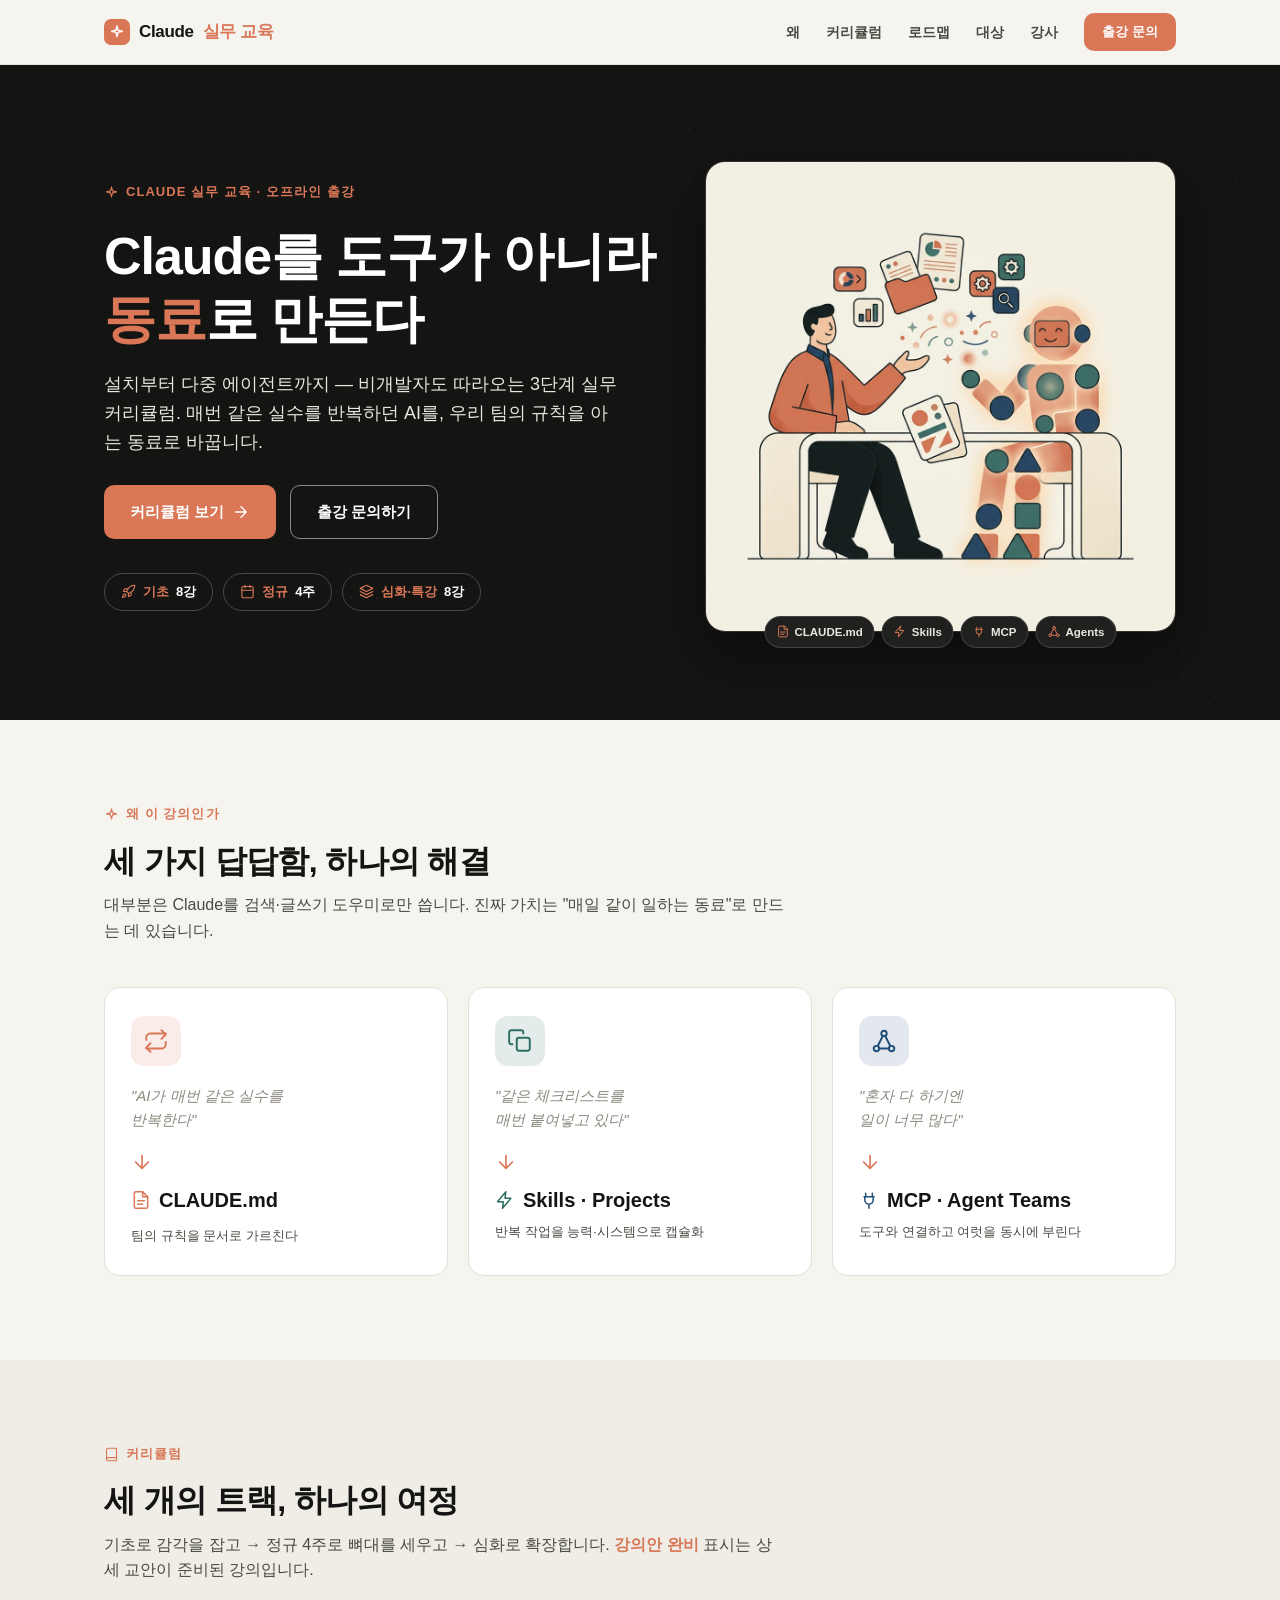
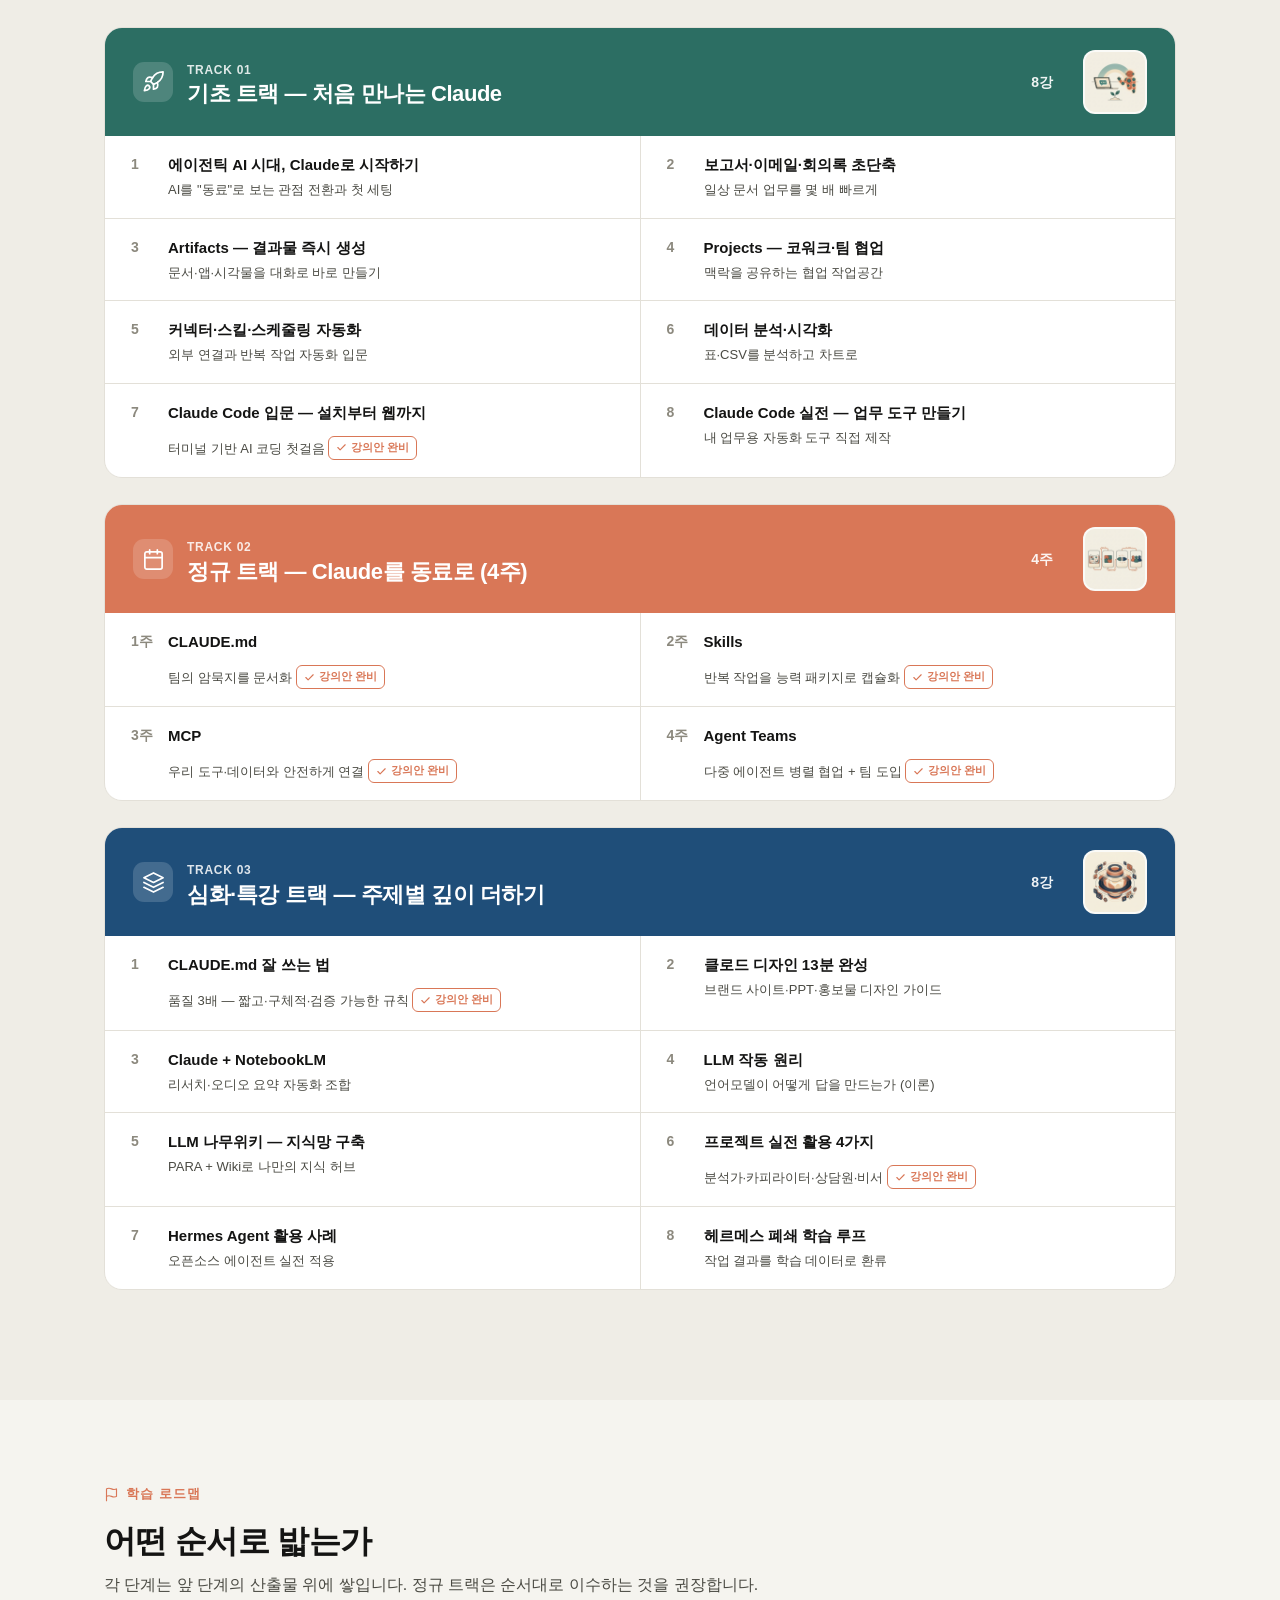
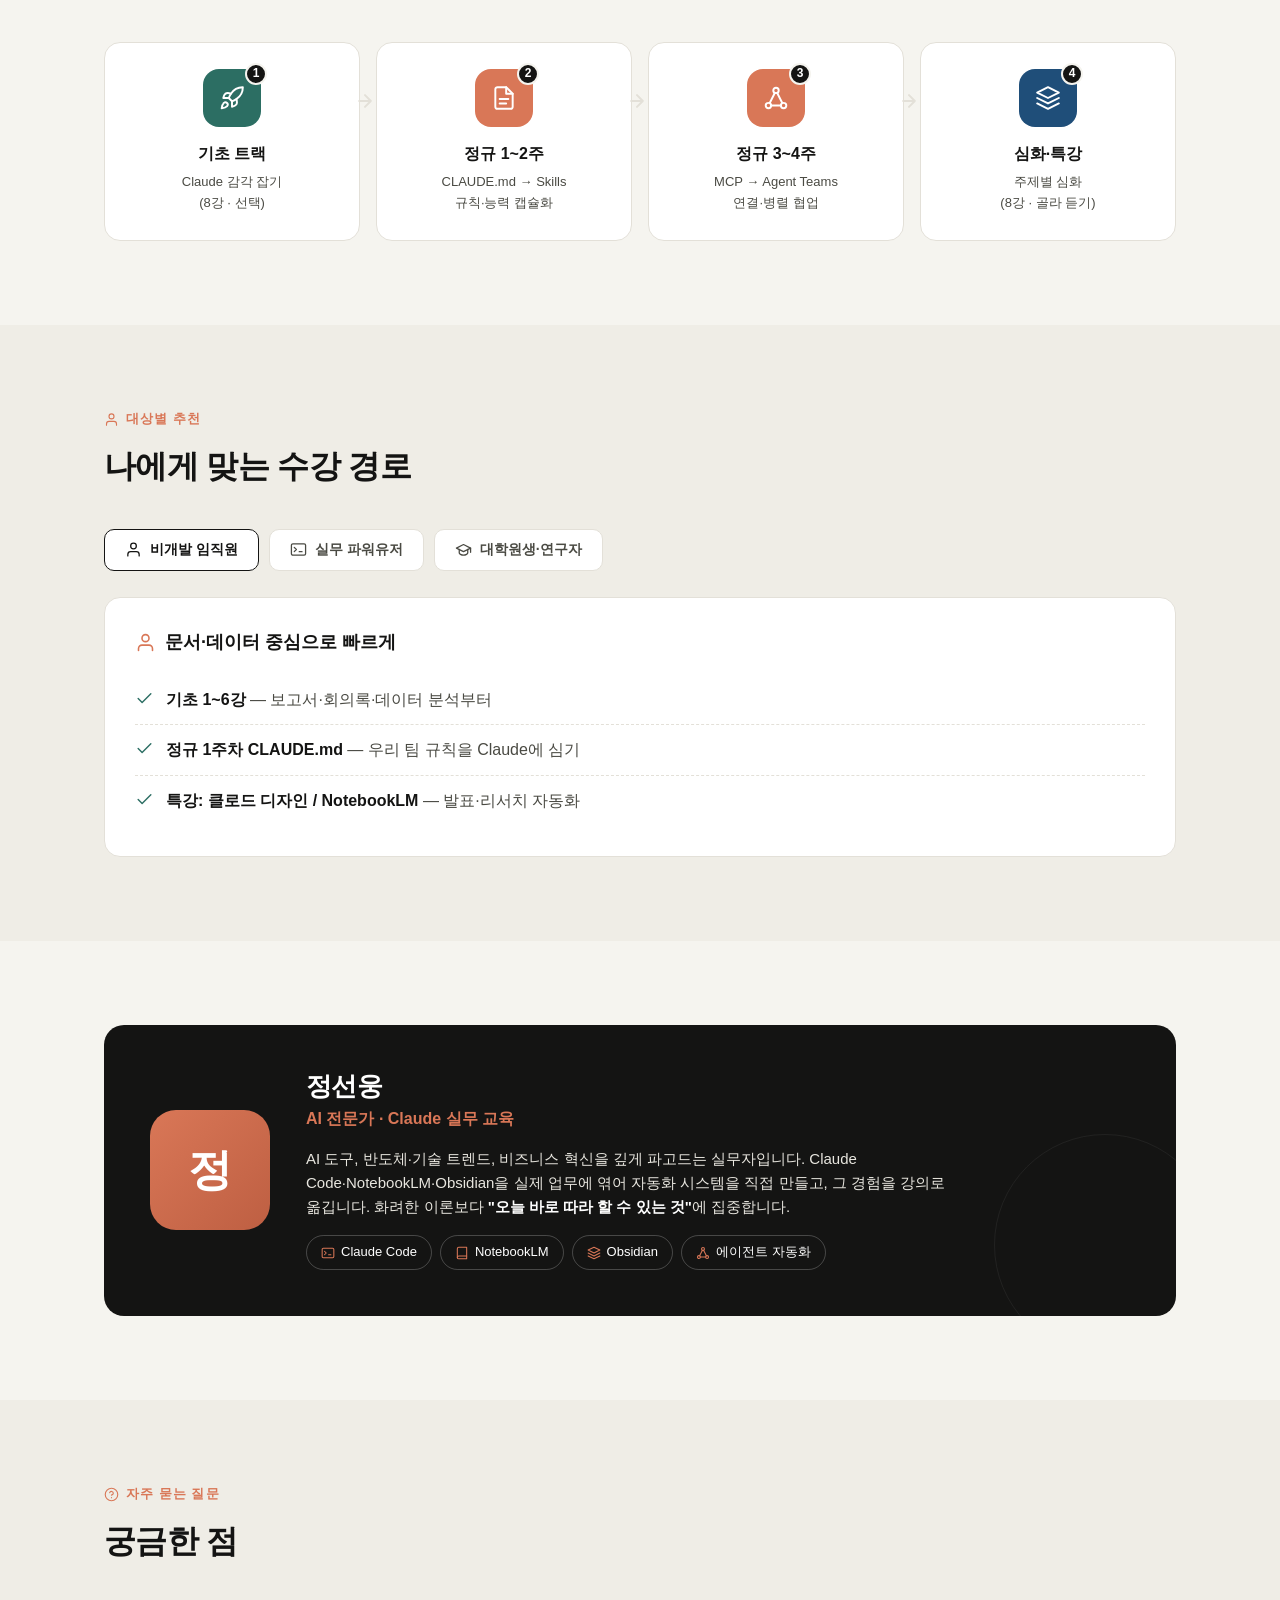
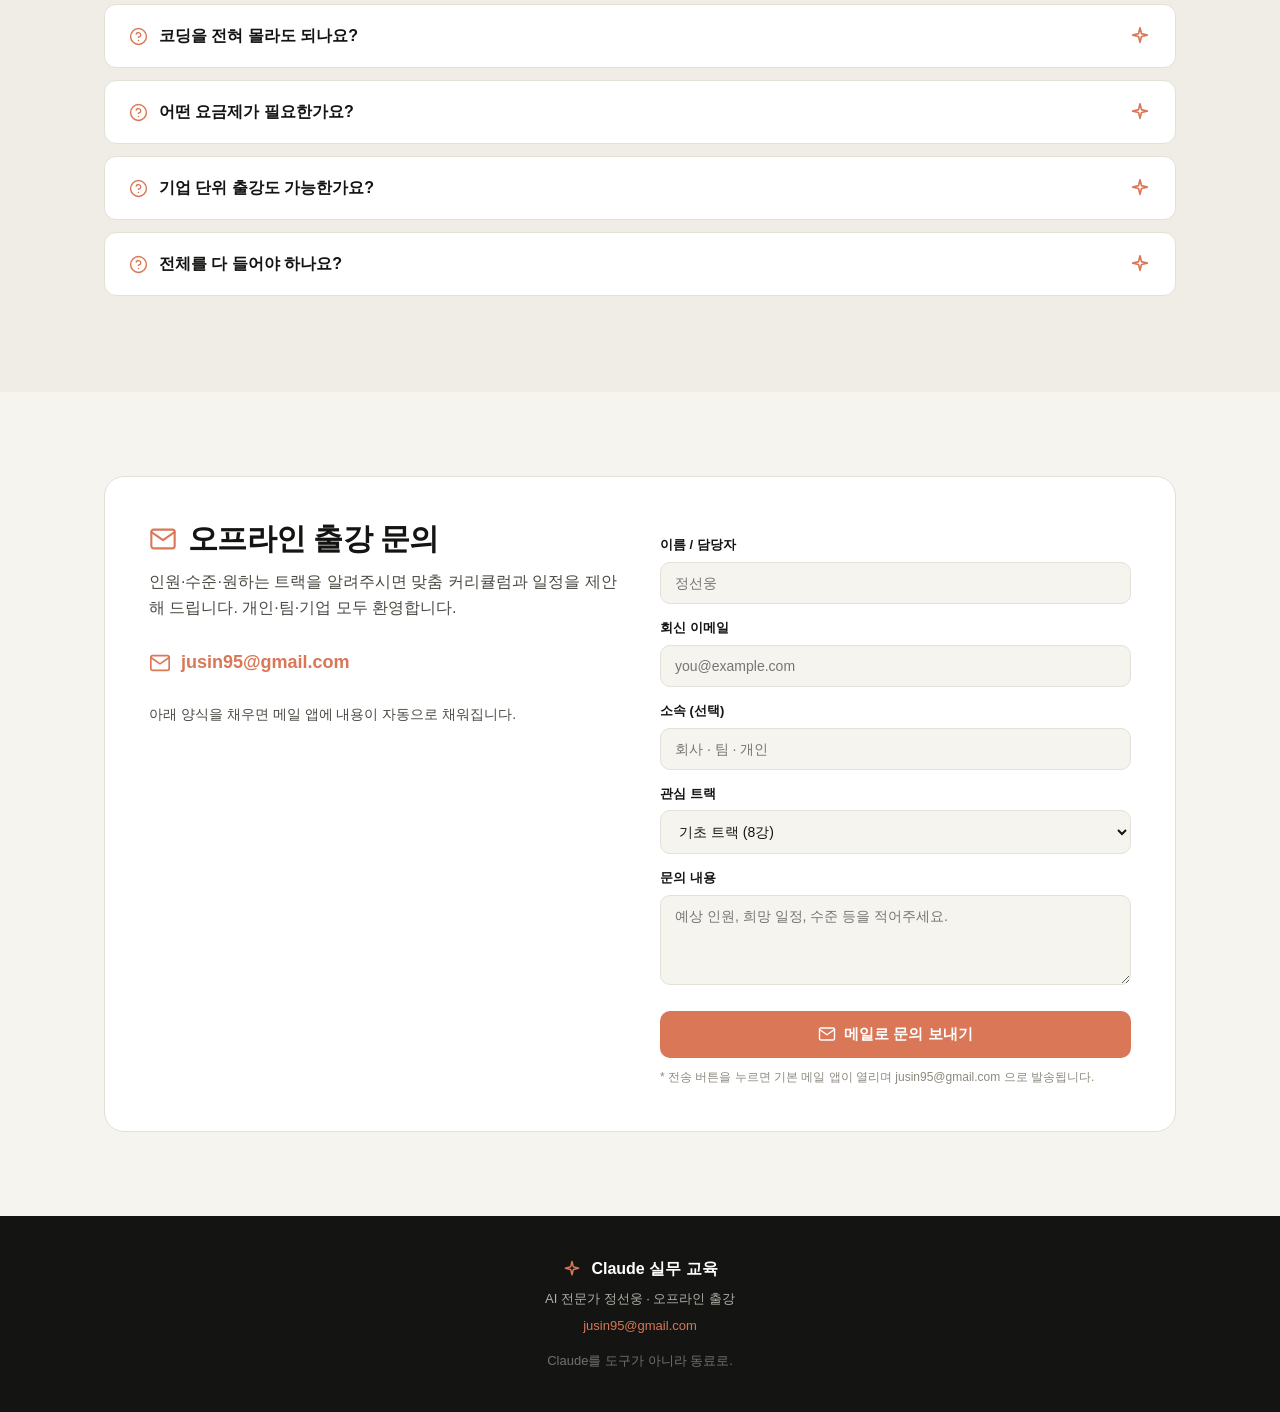
==== index.html @ 43dc8088 "Claude 실무 교육 커리큘럼 소개 사이트 초기 버전" ====
<!DOCTYPE html>
<html lang="ko">
<head>
<meta charset="UTF-8">
<meta name="viewport" content="width=device-width, initial-scale=1.0">
<title>Claude 실무 교육 — Claude를 동료로</title>
<meta name="description" content="AI 전문가 정선웅의 Claude 실무 교육. 설치부터 다중 에이전트까지, 비개발자도 따라오는 3단계 커리큘럼. 오프라인 출강 문의.">
<link rel="icon" type="image/png" href="_images/logo.png">
<meta property="og:type" content="website">
<meta property="og:title" content="Claude 실무 교육 — Claude를 동료로">
<meta property="og:description" content="설치부터 다중 에이전트까지, 비개발자도 따라오는 3단계 커리큘럼. AI 전문가 정선웅 · 오프라인 출강.">
<meta property="og:image" content="_images/og.png">
<meta name="twitter:card" content="summary_large_image">
<!-- 배포 후: og:image 를 절대 URL(https://도메인/_images/og.png)로 교체하면 카톡·SNS 미리보기가 확실히 뜹니다 -->
<style>
:root{
  --accent:#D97757; --accent-d:#BE5F42;
  --ink:#141413; --sub:#4A4A43; --faint:#8C897E;
  --bg:#F5F4EF; --card:#FFFFFF; --line:#E3E0D8;
  --teal:#2C6E63; --navy:#1F4E79;
  --font:-apple-system,BlinkMacSystemFont,"Segoe UI","Malgun Gothic","맑은 고딕",Roboto,sans-serif;
  --wrap:1120px;
}
*{box-sizing:border-box;margin:0;padding:0}
html{scroll-behavior:smooth}
body{font-family:var(--font);color:var(--ink);background:var(--bg);line-height:1.6;-webkit-font-smoothing:antialiased}
img{max-width:100%}
a{color:inherit;text-decoration:none}
.wrap{max-width:var(--wrap);margin:0 auto;padding:0 24px}
h1,h2,h3{line-height:1.2;letter-spacing:-.02em}
.eyebrow{display:inline-flex;align-items:center;gap:7px;font-size:13px;font-weight:700;letter-spacing:.08em;text-transform:uppercase;color:var(--accent)}
.eyebrow .ic{width:15px;height:15px}
.ic{stroke:currentColor;fill:none;stroke-width:1.8;stroke-linecap:round;stroke-linejoin:round;display:inline-block;vertical-align:middle}
.icon-badge{width:50px;height:50px;border-radius:13px;display:flex;align-items:center;justify-content:center;flex-shrink:0}
.icon-badge .ic{width:26px;height:26px}
.ib-accent{background:rgba(217,119,87,.13);color:var(--accent)}
.ib-teal{background:rgba(44,110,99,.13);color:var(--teal)}
.ib-navy{background:rgba(31,78,121,.13);color:var(--navy)}
.btn{display:inline-flex;align-items:center;gap:8px;padding:14px 26px;border-radius:10px;font-weight:700;font-size:15px;transition:.15s;cursor:pointer;border:none;font-family:inherit}
.btn .ic{width:18px;height:18px}
.btn-primary{background:var(--accent);color:#fff}
.btn-primary:hover{background:var(--accent-d)}
.btn-ghost{background:transparent;color:#fff;border:1.5px solid rgba(255,255,255,.5)}
.btn-ghost:hover{border-color:#fff}
.btn:focus-visible{outline:3px solid var(--accent);outline-offset:2px}
section{padding:84px 0}
.sec-head{max-width:680px;margin-bottom:44px}
.sec-head h2{font-size:32px;margin:12px 0 12px}
.sec-head p{color:var(--sub);font-size:16px}

/* NAV */
header{position:sticky;top:0;z-index:50;background:rgba(245,244,239,.88);backdrop-filter:blur(10px);border-bottom:1px solid var(--line)}
nav{display:flex;align-items:center;justify-content:space-between;height:64px}
.brand{display:flex;align-items:center;gap:9px;font-weight:800;font-size:17px;letter-spacing:-.02em}
.brand .logo{width:26px;height:26px;border-radius:7px;background:var(--accent);display:flex;align-items:center;justify-content:center;color:#fff}
.brand .logo .ic{width:16px;height:16px;stroke-width:2.2}
.brand span{color:var(--accent)}
.nav-links{display:flex;gap:26px;align-items:center}
.nav-links a{font-size:14px;font-weight:600;color:var(--sub)}
.nav-links a:hover{color:var(--ink)}
.nav-links .btn{padding:9px 18px;font-size:13px;color:#fff}
.nav-toggle{display:none;background:none;border:none;font-size:24px;cursor:pointer}
@media(max-width:860px){.nav-links{display:none}.nav-toggle{display:block}}

/* HERO */
.hero{background:var(--ink);color:#fff;padding:96px 0 88px;position:relative;overflow:hidden}
.hero::before{content:"";position:absolute;inset:0;background-image:radial-gradient(rgba(255,255,255,.06) 1.2px,transparent 1.2px);background-size:26px 26px;opacity:.6}
.hero .wrap{display:grid;grid-template-columns:1.08fr .92fr;gap:48px;align-items:center;position:relative;z-index:2}
.hero h1{font-size:52px;font-weight:800;margin:18px 0 20px}
.hero h1 .hl{color:var(--accent)}
.hero p.lead{font-size:18px;color:#E8E6DF;max-width:520px;margin-bottom:28px}
.hero .cta{display:flex;gap:14px;flex-wrap:wrap}
.badges{display:flex;gap:10px;margin-top:34px;flex-wrap:wrap}
.badge{display:flex;align-items:center;gap:7px;border:1.5px solid rgba(255,255,255,.22);border-radius:999px;padding:8px 16px;font-size:13px;font-weight:600}
.badge .ic{width:15px;height:15px;color:var(--accent)}
.badge b{color:var(--accent)}
/* hero orbit */
.orbit{position:relative;width:100%;max-width:400px;aspect-ratio:1;margin:0 auto}
.orbit .ring{position:absolute;inset:0;border:1.5px solid rgba(255,255,255,.13);border-radius:50%}
.orbit .ring.r2{inset:52px}
.orbit .core{position:absolute;left:50%;top:50%;transform:translate(-50%,-50%);width:96px;height:96px;border-radius:50%;background:var(--accent);display:flex;align-items:center;justify-content:center;box-shadow:0 0 0 10px rgba(217,119,87,.18)}
.orbit .core .ic{width:44px;height:44px;color:#fff;stroke-width:2}
.sat{position:absolute;left:50%;top:50%;width:60px;height:60px;margin:-30px 0 0 -30px;border-radius:14px;background:#20201E;border:1px solid rgba(255,255,255,.14);display:flex;flex-direction:column;align-items:center;justify-content:center;gap:2px}
.sat .ic{width:22px;height:22px}
.sat small{font-size:8.5px;color:#B9B6AD;font-weight:600}
.sat.s1{transform:translate(0,-165px)}.sat.s1 .ic{color:var(--accent)}
.sat.s2{transform:translate(165px,0)}.sat.s2 .ic{color:var(--teal)}
.sat.s3{transform:translate(0,165px)}.sat.s3 .ic{color:#E8B04B}
.sat.s4{transform:translate(-165px,0)}.sat.s4 .ic{color:var(--navy)}
.hero-art{position:relative;z-index:2}
.hero-art img{width:100%;border-radius:20px;border:1px solid rgba(255,255,255,.12);box-shadow:0 24px 60px rgba(0,0,0,.4);display:block}
.art-tags{position:absolute;left:50%;bottom:-16px;transform:translateX(-50%);display:flex;gap:7px;flex-wrap:wrap;justify-content:center;width:100%}
.art-tags span{display:inline-flex;align-items:center;gap:5px;background:#20201E;border:1px solid rgba(255,255,255,.14);color:#E8E6DF;font-size:11.5px;font-weight:600;padding:6px 11px;border-radius:999px}
.art-tags span .ic{width:13px;height:13px;color:var(--accent)}
@media(max-width:860px){.hero .wrap{grid-template-columns:1fr}.hero h1{font-size:38px}.hero-art{max-width:440px;margin:8px auto 20px}}

/* WHY */
.why-grid{display:grid;grid-template-columns:repeat(3,1fr);gap:20px}
.why-card{background:var(--card);border:1px solid var(--line);border-radius:16px;padding:28px 26px}
.why-card .q{font-size:15px;color:var(--faint);font-style:italic;margin:18px 0 16px;min-height:44px}
.why-card .arrow{color:var(--accent)}.why-card .arrow .ic{width:22px;height:22px}
.why-card .a{font-weight:800;font-size:20px;margin-top:10px;display:flex;align-items:center;gap:8px}
.why-card .a .ic{width:20px;height:20px;color:var(--accent)}
.why-card .a small{display:block;font-size:13px;font-weight:500;color:var(--sub);margin-top:6px}
@media(max-width:860px){.why-grid{grid-template-columns:1fr}.why-card .q{min-height:0}}

/* CURRICULUM */
.track{margin-bottom:26px;background:var(--card);border:1px solid var(--line);border-radius:18px;overflow:hidden}
.track-head{display:flex;align-items:center;gap:14px;padding:22px 28px;color:#fff}
.track-head .th-ic{width:40px;height:40px;border-radius:11px;background:rgba(255,255,255,.16);display:flex;align-items:center;justify-content:center}
.track-head .th-ic .ic{width:23px;height:23px;color:#fff}
.track-head .tnum{font-size:12px;font-weight:700;opacity:.85;letter-spacing:.06em}
.track-head h3{font-size:22px}
.track-head .cnt{margin-left:auto;font-size:14px;font-weight:700;opacity:.92}
.track-head .th-thumb{width:64px;height:64px;border-radius:12px;object-fit:cover;border:2px solid rgba(255,255,255,.55);margin-left:16px;flex-shrink:0;background:#F5F4EF}
.t-teal{background:var(--teal)} .t-accent{background:var(--accent)} .t-navy{background:var(--navy)}
@media(max-width:600px){.track-head .th-thumb{display:none}}
.lessons{display:grid;grid-template-columns:repeat(2,1fr);gap:1px;background:var(--line)}
.lesson{background:var(--card);padding:17px 26px;display:flex;gap:13px;align-items:flex-start}
.lesson .ln{font-weight:800;color:var(--faint);font-size:14px;min-width:24px}
.lesson .lt{font-weight:700;font-size:15px}
.lesson .ld{font-size:13px;color:var(--sub);margin-top:3px}
.rdy{display:inline-flex;align-items:center;gap:4px;margin-top:8px;font-size:11px;font-weight:700;color:var(--accent);border:1px solid var(--accent);border-radius:6px;padding:2px 7px}
.rdy .ic{width:11px;height:11px;stroke-width:2.5}
@media(max-width:720px){.lessons{grid-template-columns:1fr}}

/* ROADMAP */
.road{display:grid;grid-template-columns:repeat(4,1fr);gap:16px}
.step{background:var(--card);border:1px solid var(--line);border-radius:16px;padding:26px 20px;text-align:center;position:relative}
.step .circ{width:58px;height:58px;border-radius:16px;color:#fff;display:flex;align-items:center;justify-content:center;margin:0 auto 14px;position:relative}
.step .circ .ic{width:26px;height:26px}
.step .circ .sn{position:absolute;right:-6px;top:-6px;width:22px;height:22px;border-radius:50%;background:var(--ink);color:#fff;font-size:12px;font-weight:800;display:flex;align-items:center;justify-content:center;border:2px solid var(--bg)}
.step h4{font-size:16px;margin-bottom:6px}
.step p{font-size:13px;color:var(--sub)}
.step .lnk{position:absolute;right:-16px;top:44px;color:var(--line);z-index:2}
.step .lnk .ic{width:20px;height:20px;stroke-width:2.4}
@media(max-width:860px){.road{grid-template-columns:1fr 1fr}.step .lnk{display:none}}

/* AUDIENCE */
.tabs{display:flex;gap:10px;margin-bottom:26px;flex-wrap:wrap}
.tab{display:inline-flex;align-items:center;gap:8px;padding:11px 20px;border-radius:10px;border:1.5px solid var(--line);background:var(--card);font-weight:700;font-size:14px;cursor:pointer;color:var(--sub);font-family:inherit}
.tab .ic{width:17px;height:17px}
.tab.active{border-color:var(--ink);color:var(--ink)}
.tab:focus-visible{outline:3px solid var(--accent);outline-offset:2px}
.pane{display:none;background:var(--card);border:1px solid var(--line);border-radius:16px;padding:30px}
.pane.active{display:block}
.pane h4{font-size:18px;margin-bottom:18px;display:flex;align-items:center;gap:9px}
.pane h4 .ic{width:21px;height:21px;color:var(--accent)}
.pane .pi{display:flex;gap:12px;padding:12px 0;border-bottom:1px dashed var(--line)}
.pane .pi:last-child{border-bottom:none}
.pane .pi .ic{width:19px;height:19px;color:var(--teal);flex-shrink:0;margin-top:2px}
.pane .pi b{color:var(--ink)} .pane .pi span{color:var(--sub)}

/* INSTRUCTOR */
.inst{background:var(--ink);color:#fff;border-radius:20px;padding:46px;display:grid;grid-template-columns:auto 1fr;gap:36px;align-items:center;position:relative;overflow:hidden}
.inst::after{content:"";position:absolute;right:-40px;bottom:-40px;width:220px;height:220px;border-radius:50%;border:1.5px solid rgba(255,255,255,.06)}
.inst .ava{width:120px;height:120px;border-radius:26px;background:linear-gradient(135deg,var(--accent),var(--accent-d));display:flex;align-items:center;justify-content:center;font-size:44px;font-weight:800;position:relative;z-index:2}
.inst h3{font-size:26px}
.inst .role{color:var(--accent);font-weight:700;margin:4px 0 16px}
.inst p{color:#E8E6DF;font-size:15px;margin-bottom:16px;max-width:640px}
.chips{display:flex;gap:8px;flex-wrap:wrap}
.chip{display:inline-flex;align-items:center;gap:6px;border:1px solid rgba(255,255,255,.22);border-radius:999px;padding:6px 14px;font-size:13px}
.chip .ic{width:14px;height:14px;color:var(--accent)}
@media(max-width:720px){.inst{grid-template-columns:1fr;text-align:center;padding:34px 26px}.inst .ava{margin:0 auto}.chips{justify-content:center}}

/* FAQ */
.faq-item{background:var(--card);border:1px solid var(--line);border-radius:12px;margin-bottom:12px;overflow:hidden}
.faq-q{width:100%;text-align:left;background:none;border:none;font-family:inherit;color:var(--ink);padding:20px 24px;font-weight:700;font-size:16px;cursor:pointer;display:flex;justify-content:space-between;align-items:center;gap:14px}
.faq-q .ql{display:flex;align-items:center;gap:11px}
.faq-q .ql .ic{width:19px;height:19px;color:var(--accent);flex-shrink:0}
.faq-q .ic-plus{color:var(--accent);width:22px;height:22px;transition:.2s;flex-shrink:0}
.faq-a{padding:0 24px;max-height:0;overflow:hidden;transition:max-height .25s ease;color:var(--sub)}
.faq-item.open .faq-a{max-height:220px;padding:0 24px 20px 59px}
.faq-item.open .ic-plus{transform:rotate(45deg)}

/* APPLY */
.apply{background:var(--card);border:1px solid var(--line);border-radius:20px;padding:44px;display:grid;grid-template-columns:1fr 1fr;gap:40px}
.apply h2{font-size:30px;margin-bottom:12px;display:flex;align-items:center;gap:11px}
.apply h2 .ic{width:28px;height:28px;color:var(--accent)}
.apply p{color:var(--sub);margin-bottom:20px}
.apply .mailbig{display:inline-flex;align-items:center;gap:10px;font-weight:800;font-size:18px;color:var(--accent);margin-top:8px}
.apply .mailbig .ic{width:22px;height:22px}
.form label{display:block;font-size:13px;font-weight:700;margin:14px 0 6px}
.form input,.form select,.form textarea{width:100%;padding:12px 14px;border:1.5px solid var(--line);border-radius:10px;font-family:inherit;font-size:14px;background:var(--bg);color:var(--ink)}
.form input:focus,.form select:focus,.form textarea:focus{outline:none;border-color:var(--accent)}
.form textarea{resize:vertical;min-height:90px}
.form .btn{margin-top:18px;width:100%;justify-content:center}
.form small{display:block;margin-top:10px;color:var(--faint);font-size:12px}
@media(max-width:720px){.apply{grid-template-columns:1fr;padding:30px 24px}}

/* FOOTER */
footer.ft{background:var(--ink);color:#B0AEA5;padding:40px 0;text-align:center;font-size:13px}
footer.ft .fbrand{display:inline-flex;align-items:center;gap:9px;color:#fff;font-weight:800;font-size:16px;margin-bottom:8px}
footer.ft .fbrand .ic{width:20px;height:20px;color:var(--accent)}
footer.ft a{color:var(--accent)}

.reveal{opacity:0;transform:translateY(14px);transition:opacity .5s ease,transform .5s ease}
.reveal.in{opacity:1;transform:none}
@media(prefers-reduced-motion:reduce){.reveal{opacity:1;transform:none;transition:none}html{scroll-behavior:auto}}
</style>
</head>
<body>

<!-- ICON SPRITE -->
<svg width="0" height="0" style="position:absolute" aria-hidden="true">
  <symbol id="i-repeat" viewBox="0 0 24 24"><path d="M17 2l4 4-4 4"/><path d="M3 11V9a4 4 0 0 1 4-4h14"/><path d="M7 22l-4-4 4-4"/><path d="M21 13v2a4 4 0 0 1-4 4H3"/></symbol>
  <symbol id="i-copy" viewBox="0 0 24 24"><rect x="9" y="9" width="12" height="12" rx="2"/><path d="M5 15H4a2 2 0 0 1-2-2V4a2 2 0 0 1 2-2h9a2 2 0 0 1 2 2v1"/></symbol>
  <symbol id="i-network" viewBox="0 0 24 24"><circle cx="12" cy="5" r="2.5"/><circle cx="5" cy="19" r="2.5"/><circle cx="19" cy="19" r="2.5"/><path d="M11 7.2 6.2 16.6M13 7.2l4.8 9.4M7.4 19h9.2"/></symbol>
  <symbol id="i-file" viewBox="0 0 24 24"><path d="M14 2H6a2 2 0 0 0-2 2v16a2 2 0 0 0 2 2h12a2 2 0 0 0 2-2V8z"/><path d="M14 2v6h6"/><path d="M8 13h8M8 17h6"/></symbol>
  <symbol id="i-zap" viewBox="0 0 24 24"><path d="M13 2 3 14h7l-1 8 10-12h-7z"/></symbol>
  <symbol id="i-plug" viewBox="0 0 24 24"><path d="M6 8h12M8 8V4M16 8V4M7 8v4a5 5 0 0 0 10 0V8M12 17v5"/></symbol>
  <symbol id="i-rocket" viewBox="0 0 24 24"><path d="M4.5 16.5c-1.5 1.26-2 5-2 5s3.74-.5 5-2c.71-.84.7-2.13-.09-2.91a2.18 2.18 0 0 0-2.91-.09z"/><path d="M12 15l-3-3a22 22 0 0 1 2-3.95A12.88 12.88 0 0 1 22 2c0 2.72-.78 7.5-6 11a22.35 22.35 0 0 1-4 2z"/><path d="M9 12H4s.55-3.03 2-4c1.62-1.08 5 0 5 0"/><path d="M12 15v5s3.03-.55 4-2c1.08-1.62 0-5 0-5"/></symbol>
  <symbol id="i-calendar" viewBox="0 0 24 24"><rect x="3" y="4" width="18" height="18" rx="2"/><path d="M8 2v4M16 2v4M3 10h18"/></symbol>
  <symbol id="i-layers" viewBox="0 0 24 24"><path d="M12 2 2 7l10 5 10-5z"/><path d="M2 17l10 5 10-5"/><path d="M2 12l10 5 10-5"/></symbol>
  <symbol id="i-user" viewBox="0 0 24 24"><path d="M20 21v-2a4 4 0 0 0-4-4H8a4 4 0 0 0-4 4v2"/><circle cx="12" cy="7" r="4"/></symbol>
  <symbol id="i-terminal" viewBox="0 0 24 24"><rect x="2" y="4" width="20" height="16" rx="2"/><path d="M6 9l3 3-3 3M13 15h4"/></symbol>
  <symbol id="i-cap" viewBox="0 0 24 24"><path d="M22 10 12 5 2 10l10 5 10-5z"/><path d="M6 12v5c0 1 2.7 3 6 3s6-2 6-3v-5"/><path d="M22 10v6"/></symbol>
  <symbol id="i-help" viewBox="0 0 24 24"><circle cx="12" cy="12" r="10"/><path d="M9.1 9a3 3 0 0 1 5.8 1c0 2-3 3-3 3"/><path d="M12 17h.01"/></symbol>
  <symbol id="i-mail" viewBox="0 0 24 24"><rect x="2" y="4" width="20" height="16" rx="2"/><path d="m22 6-10 7L2 6"/></symbol>
  <symbol id="i-check" viewBox="0 0 24 24"><path d="M20 6 9 17l-5-5"/></symbol>
  <symbol id="i-arrow" viewBox="0 0 24 24"><path d="M5 12h14M12 5l7 7-7 7"/></symbol>
  <symbol id="i-down" viewBox="0 0 24 24"><path d="M12 5v14M5 12l7 7 7-7"/></symbol>
  <symbol id="i-spark" viewBox="0 0 24 24"><path d="M12 3l1.6 6.4L20 11l-6.4 1.6L12 19l-1.6-6.4L4 11l6.4-1.6z"/></symbol>
  <symbol id="i-book" viewBox="0 0 24 24"><path d="M4 19.5A2.5 2.5 0 0 1 6.5 17H20"/><path d="M6.5 2H20v20H6.5A2.5 2.5 0 0 1 4 19.5v-15A2.5 2.5 0 0 1 6.5 2z"/></symbol>
  <symbol id="i-flag" viewBox="0 0 24 24"><path d="M4 15s1-1 4-1 5 2 8 2 4-1 4-1V3s-1 1-4 1-5-2-8-2-4 1-4 1z"/><path d="M4 22v-7"/></symbol>
</svg>

<header>
  <div class="wrap">
    <nav>
      <div class="brand"><span class="logo"><svg class="ic"><use href="#i-spark"/></svg></span>Claude <span>실무 교육</span></div>
      <div class="nav-links" id="navlinks">
        <a href="#why">왜</a>
        <a href="#curriculum">커리큘럼</a>
        <a href="#roadmap">로드맵</a>
        <a href="#audience">대상</a>
        <a href="#instructor">강사</a>
        <a href="#apply" class="btn btn-primary">출강 문의</a>
      </div>
      <button class="nav-toggle" aria-label="메뉴" onclick="document.getElementById('navlinks').style.display=(getComputedStyle(document.getElementById('navlinks')).display==='none'?'flex':'none')">☰</button>
    </nav>
  </div>
</header>

<!-- HERO -->
<section class="hero">
  <div class="wrap">
    <div>
      <div class="eyebrow"><svg class="ic"><use href="#i-spark"/></svg> CLAUDE 실무 교육 · 오프라인 출강</div>
      <h1>Claude를 도구가 아니라<br><span class="hl">동료</span>로 만든다</h1>
      <p class="lead">설치부터 다중 에이전트까지 — 비개발자도 따라오는 3단계 실무 커리큘럼. 매번 같은 실수를 반복하던 AI를, 우리 팀의 규칙을 아는 동료로 바꿉니다.</p>
      <div class="cta">
        <a href="#curriculum" class="btn btn-primary">커리큘럼 보기 <svg class="ic"><use href="#i-arrow"/></svg></a>
        <a href="#apply" class="btn btn-ghost">출강 문의하기</a>
      </div>
      <div class="badges">
        <div class="badge"><svg class="ic"><use href="#i-rocket"/></svg> <b>기초</b> 8강</div>
        <div class="badge"><svg class="ic"><use href="#i-calendar"/></svg> <b>정규</b> 4주</div>
        <div class="badge"><svg class="ic"><use href="#i-layers"/></svg> <b>심화·특강</b> 8강</div>
      </div>
    </div>
    <div class="hero-art">
      <img src="_images/hero.png" alt="사람과 AI가 문서와 아이디어를 주고받으며 동료처럼 협업하는 일러스트">
      <div class="art-tags">
        <span><svg class="ic"><use href="#i-file"/></svg>CLAUDE.md</span>
        <span><svg class="ic"><use href="#i-zap"/></svg>Skills</span>
        <span><svg class="ic"><use href="#i-plug"/></svg>MCP</span>
        <span><svg class="ic"><use href="#i-network"/></svg>Agents</span>
      </div>
    </div>
  </div>
</section>

<!-- WHY -->
<section id="why">
  <div class="wrap">
    <div class="sec-head">
      <div class="eyebrow"><svg class="ic"><use href="#i-spark"/></svg> 왜 이 강의인가</div>
      <h2>세 가지 답답함, 하나의 해결</h2>
      <p>대부분은 Claude를 검색·글쓰기 도우미로만 씁니다. 진짜 가치는 "매일 같이 일하는 동료"로 만드는 데 있습니다.</p>
    </div>
    <div class="why-grid">
      <div class="why-card reveal">
        <div class="icon-badge ib-accent"><svg class="ic"><use href="#i-repeat"/></svg></div>
        <div class="q">"AI가 매번 같은 실수를<br>반복한다"</div>
        <div class="arrow"><svg class="ic"><use href="#i-down"/></svg></div>
        <div class="a"><svg class="ic"><use href="#i-file"/></svg>CLAUDE.md</div>
        <small class="a" style="font-weight:500;color:var(--sub);font-size:13px;display:block">팀의 규칙을 문서로 가르친다</small>
      </div>
      <div class="why-card reveal">
        <div class="icon-badge ib-teal"><svg class="ic"><use href="#i-copy"/></svg></div>
        <div class="q">"같은 체크리스트를<br>매번 붙여넣고 있다"</div>
        <div class="arrow"><svg class="ic"><use href="#i-down"/></svg></div>
        <div class="a" style="gap:8px"><svg class="ic" style="color:var(--teal)"><use href="#i-zap"/></svg>Skills · Projects</div>
        <small style="color:var(--sub);font-size:13px;display:block;margin-top:6px">반복 작업을 능력·시스템으로 캡슐화</small>
      </div>
      <div class="why-card reveal">
        <div class="icon-badge ib-navy"><svg class="ic"><use href="#i-network"/></svg></div>
        <div class="q">"혼자 다 하기엔<br>일이 너무 많다"</div>
        <div class="arrow"><svg class="ic"><use href="#i-down"/></svg></div>
        <div class="a" style="gap:8px"><svg class="ic" style="color:var(--navy)"><use href="#i-plug"/></svg>MCP · Agent Teams</div>
        <small style="color:var(--sub);font-size:13px;display:block;margin-top:6px">도구와 연결하고 여럿을 동시에 부린다</small>
      </div>
    </div>
  </div>
</section>

<!-- CURRICULUM -->
<section id="curriculum" style="background:#EFEDE6">
  <div class="wrap">
    <div class="sec-head">
      <div class="eyebrow"><svg class="ic"><use href="#i-book"/></svg> 커리큘럼</div>
      <h2>세 개의 트랙, 하나의 여정</h2>
      <p>기초로 감각을 잡고 → 정규 4주로 뼈대를 세우고 → 심화로 확장합니다. <b style="color:var(--accent)">강의안 완비</b> 표시는 상세 교안이 준비된 강의입니다.</p>
    </div>

    <div class="track reveal">
      <div class="track-head t-teal">
        <span class="th-ic"><svg class="ic"><use href="#i-rocket"/></svg></span>
        <div><span class="tnum">TRACK 01</span><h3>기초 트랙 — 처음 만나는 Claude</h3></div>
        <span class="cnt">8강</span>
        <img class="th-thumb" src="_images/track-basic.png" alt="">
      </div>
      <div class="lessons">
        <div class="lesson"><span class="ln">1</span><div><div class="lt">에이전틱 AI 시대, Claude로 시작하기</div><div class="ld">AI를 "동료"로 보는 관점 전환과 첫 세팅</div></div></div>
        <div class="lesson"><span class="ln">2</span><div><div class="lt">보고서·이메일·회의록 초단축</div><div class="ld">일상 문서 업무를 몇 배 빠르게</div></div></div>
        <div class="lesson"><span class="ln">3</span><div><div class="lt">Artifacts — 결과물 즉시 생성</div><div class="ld">문서·앱·시각물을 대화로 바로 만들기</div></div></div>
        <div class="lesson"><span class="ln">4</span><div><div class="lt">Projects — 코워크·팀 협업</div><div class="ld">맥락을 공유하는 협업 작업공간</div></div></div>
        <div class="lesson"><span class="ln">5</span><div><div class="lt">커넥터·스킬·스케줄링 자동화</div><div class="ld">외부 연결과 반복 작업 자동화 입문</div></div></div>
        <div class="lesson"><span class="ln">6</span><div><div class="lt">데이터 분석·시각화</div><div class="ld">표·CSV를 분석하고 차트로</div></div></div>
        <div class="lesson"><span class="ln">7</span><div><div class="lt">Claude Code 입문 — 설치부터 웹까지</div><div class="ld">터미널 기반 AI 코딩 첫걸음 <span class="rdy"><svg class="ic"><use href="#i-check"/></svg>강의안 완비</span></div></div></div>
        <div class="lesson"><span class="ln">8</span><div><div class="lt">Claude Code 실전 — 업무 도구 만들기</div><div class="ld">내 업무용 자동화 도구 직접 제작</div></div></div>
      </div>
    </div>

    <div class="track reveal">
      <div class="track-head t-accent">
        <span class="th-ic"><svg class="ic"><use href="#i-calendar"/></svg></span>
        <div><span class="tnum">TRACK 02</span><h3>정규 트랙 — Claude를 동료로 (4주)</h3></div>
        <span class="cnt">4주</span>
        <img class="th-thumb" src="_images/track-core.png" alt="">
      </div>
      <div class="lessons">
        <div class="lesson"><span class="ln">1주</span><div><div class="lt">CLAUDE.md</div><div class="ld">팀의 암묵지를 문서화 <span class="rdy"><svg class="ic"><use href="#i-check"/></svg>강의안 완비</span></div></div></div>
        <div class="lesson"><span class="ln">2주</span><div><div class="lt">Skills</div><div class="ld">반복 작업을 능력 패키지로 캡슐화 <span class="rdy"><svg class="ic"><use href="#i-check"/></svg>강의안 완비</span></div></div></div>
        <div class="lesson"><span class="ln">3주</span><div><div class="lt">MCP</div><div class="ld">우리 도구·데이터와 안전하게 연결 <span class="rdy"><svg class="ic"><use href="#i-check"/></svg>강의안 완비</span></div></div></div>
        <div class="lesson"><span class="ln">4주</span><div><div class="lt">Agent Teams</div><div class="ld">다중 에이전트 병렬 협업 + 팀 도입 <span class="rdy"><svg class="ic"><use href="#i-check"/></svg>강의안 완비</span></div></div></div>
      </div>
    </div>

    <div class="track reveal">
      <div class="track-head t-navy">
        <span class="th-ic"><svg class="ic"><use href="#i-layers"/></svg></span>
        <div><span class="tnum">TRACK 03</span><h3>심화·특강 트랙 — 주제별 깊이 더하기</h3></div>
        <span class="cnt">8강</span>
        <img class="th-thumb" src="_images/track-adv.png" alt="">
      </div>
      <div class="lessons">
        <div class="lesson"><span class="ln">1</span><div><div class="lt">CLAUDE.md 잘 쓰는 법</div><div class="ld">품질 3배 — 짧고·구체적·검증 가능한 규칙 <span class="rdy"><svg class="ic"><use href="#i-check"/></svg>강의안 완비</span></div></div></div>
        <div class="lesson"><span class="ln">2</span><div><div class="lt">클로드 디자인 13분 완성</div><div class="ld">브랜드 사이트·PPT·홍보물 디자인 가이드</div></div></div>
        <div class="lesson"><span class="ln">3</span><div><div class="lt">Claude + NotebookLM</div><div class="ld">리서치·오디오 요약 자동화 조합</div></div></div>
        <div class="lesson"><span class="ln">4</span><div><div class="lt">LLM 작동 원리</div><div class="ld">언어모델이 어떻게 답을 만드는가 (이론)</div></div></div>
        <div class="lesson"><span class="ln">5</span><div><div class="lt">LLM 나무위키 — 지식망 구축</div><div class="ld">PARA + Wiki로 나만의 지식 허브</div></div></div>
        <div class="lesson"><span class="ln">6</span><div><div class="lt">프로젝트 실전 활용 4가지</div><div class="ld">분석가·카피라이터·상담원·비서 <span class="rdy"><svg class="ic"><use href="#i-check"/></svg>강의안 완비</span></div></div></div>
        <div class="lesson"><span class="ln">7</span><div><div class="lt">Hermes Agent 활용 사례</div><div class="ld">오픈소스 에이전트 실전 적용</div></div></div>
        <div class="lesson"><span class="ln">8</span><div><div class="lt">헤르메스 폐쇄 학습 루프</div><div class="ld">작업 결과를 학습 데이터로 환류</div></div></div>
      </div>
    </div>
  </div>
</section>

<!-- ROADMAP -->
<section id="roadmap">
  <div class="wrap">
    <div class="sec-head">
      <div class="eyebrow"><svg class="ic"><use href="#i-flag"/></svg> 학습 로드맵</div>
      <h2>어떤 순서로 밟는가</h2>
      <p>각 단계는 앞 단계의 산출물 위에 쌓입니다. 정규 트랙은 순서대로 이수하는 것을 권장합니다.</p>
    </div>
    <div class="road">
      <div class="step reveal"><div class="circ" style="background:var(--teal)"><svg class="ic"><use href="#i-rocket"/></svg><span class="sn">1</span></div><h4>기초 트랙</h4><p>Claude 감각 잡기<br>(8강 · 선택)</p><span class="lnk"><svg class="ic"><use href="#i-arrow"/></svg></span></div>
      <div class="step reveal"><div class="circ" style="background:var(--accent)"><svg class="ic"><use href="#i-file"/></svg><span class="sn">2</span></div><h4>정규 1~2주</h4><p>CLAUDE.md → Skills<br>규칙·능력 캡슐화</p><span class="lnk"><svg class="ic"><use href="#i-arrow"/></svg></span></div>
      <div class="step reveal"><div class="circ" style="background:var(--accent)"><svg class="ic"><use href="#i-network"/></svg><span class="sn">3</span></div><h4>정규 3~4주</h4><p>MCP → Agent Teams<br>연결·병렬 협업</p><span class="lnk"><svg class="ic"><use href="#i-arrow"/></svg></span></div>
      <div class="step reveal"><div class="circ" style="background:var(--navy)"><svg class="ic"><use href="#i-layers"/></svg><span class="sn">4</span></div><h4>심화·특강</h4><p>주제별 심화<br>(8강 · 골라 듣기)</p></div>
    </div>
  </div>
</section>

<!-- AUDIENCE -->
<section id="audience" style="background:#EFEDE6">
  <div class="wrap">
    <div class="sec-head">
      <div class="eyebrow"><svg class="ic"><use href="#i-user"/></svg> 대상별 추천</div>
      <h2>나에게 맞는 수강 경로</h2>
    </div>
    <div class="tabs">
      <button class="tab active" onclick="showPane(0,this)"><svg class="ic"><use href="#i-user"/></svg>비개발 임직원</button>
      <button class="tab" onclick="showPane(1,this)"><svg class="ic"><use href="#i-terminal"/></svg>실무 파워유저</button>
      <button class="tab" onclick="showPane(2,this)"><svg class="ic"><use href="#i-cap"/></svg>대학원생·연구자</button>
    </div>
    <div class="pane active">
      <h4><svg class="ic"><use href="#i-user"/></svg>문서·데이터 중심으로 빠르게</h4>
      <div class="pi"><svg class="ic"><use href="#i-check"/></svg><span><b>기초 1~6강</b> — 보고서·회의록·데이터 분석부터</span></div>
      <div class="pi"><svg class="ic"><use href="#i-check"/></svg><span><b>정규 1주차 CLAUDE.md</b> — 우리 팀 규칙을 Claude에 심기</span></div>
      <div class="pi"><svg class="ic"><use href="#i-check"/></svg><span><b>특강: 클로드 디자인 / NotebookLM</b> — 발표·리서치 자동화</span></div>
    </div>
    <div class="pane">
      <h4><svg class="ic"><use href="#i-terminal"/></svg>내 손으로 도구를 만든다</h4>
      <div class="pi"><svg class="ic"><use href="#i-check"/></svg><span><b>기초 7~8강</b> — Claude Code 입문·실전</span></div>
      <div class="pi"><svg class="ic"><use href="#i-check"/></svg><span><b>정규 4주 전체</b> — CLAUDE.md·Skills·MCP·Agent Teams</span></div>
      <div class="pi"><svg class="ic"><use href="#i-check"/></svg><span><b>특강: CLAUDE.md 잘 쓰는 법 / 프로젝트 실전활용</b></span></div>
    </div>
    <div class="pane">
      <h4><svg class="ic"><use href="#i-cap"/></svg>지식 관리와 이론까지</h4>
      <div class="pi"><svg class="ic"><use href="#i-check"/></svg><span><b>정규 4주 전체</b> — 에이전트 협업의 뼈대</span></div>
      <div class="pi"><svg class="ic"><use href="#i-check"/></svg><span><b>특강: LLM 작동원리 / LLM 나무위키</b> — 원리와 지식망</span></div>
      <div class="pi"><svg class="ic"><use href="#i-check"/></svg><span><b>특강: 헤르메스 폐쇄 학습 루프</b> — 자가 개선 시스템</span></div>
    </div>
  </div>
</section>

<!-- INSTRUCTOR -->
<section id="instructor">
  <div class="wrap">
    <div class="inst reveal">
      <div class="ava">정</div>
      <div>
        <h3>정선웅</h3>
        <div class="role">AI 전문가 · Claude 실무 교육</div>
        <p>AI 도구, 반도체·기술 트렌드, 비즈니스 혁신을 깊게 파고드는 실무자입니다. Claude Code·NotebookLM·Obsidian을 실제 업무에 엮어 자동화 시스템을 직접 만들고, 그 경험을 강의로 옮깁니다. 화려한 이론보다 <b style="color:#fff">"오늘 바로 따라 할 수 있는 것"</b>에 집중합니다.</p>
        <div class="chips">
          <span class="chip"><svg class="ic"><use href="#i-terminal"/></svg>Claude Code</span>
          <span class="chip"><svg class="ic"><use href="#i-book"/></svg>NotebookLM</span>
          <span class="chip"><svg class="ic"><use href="#i-layers"/></svg>Obsidian</span>
          <span class="chip"><svg class="ic"><use href="#i-network"/></svg>에이전트 자동화</span>
        </div>
      </div>
    </div>
  </div>
</section>

<!-- FAQ -->
<section id="faq" style="background:#EFEDE6">
  <div class="wrap">
    <div class="sec-head">
      <div class="eyebrow"><svg class="ic"><use href="#i-help"/></svg> 자주 묻는 질문</div>
      <h2>궁금한 점</h2>
    </div>
    <div class="faq-item"><button class="faq-q" onclick="this.parentNode.classList.toggle('open')"><span class="ql"><svg class="ic"><use href="#i-help"/></svg>코딩을 전혀 몰라도 되나요?</span> <svg class="ic ic-plus"><use href="#i-spark"/></svg></button><div class="faq-a">네. 기초 트랙과 정규 1~2주차는 비개발자를 기준으로 설계했습니다. Claude Code를 다루는 후반부도 "검정 화면 두려움"을 없애는 데서 시작합니다.</div></div>
    <div class="faq-item"><button class="faq-q" onclick="this.parentNode.classList.toggle('open')"><span class="ql"><svg class="ic"><use href="#i-help"/></svg>어떤 요금제가 필요한가요?</span> <svg class="ic ic-plus"><use href="#i-spark"/></svg></button><div class="faq-a">Claude Code 실습이 포함된 회차는 프로 플랜 이상이 필요합니다. 무료 플랜은 채팅만 가능합니다. 사전 안내에서 자세히 드립니다.</div></div>
    <div class="faq-item"><button class="faq-q" onclick="this.parentNode.classList.toggle('open')"><span class="ql"><svg class="ic"><use href="#i-help"/></svg>기업 단위 출강도 가능한가요?</span> <svg class="ic ic-plus"><use href="#i-spark"/></svg></button><div class="faq-a">가능합니다. 오프라인 출강을 기본으로 하며, 조직 상황에 맞춰 트랙을 조합해 커리큘럼을 구성합니다. 이메일로 문의해 주세요.</div></div>
    <div class="faq-item"><button class="faq-q" onclick="this.parentNode.classList.toggle('open')"><span class="ql"><svg class="ic"><use href="#i-help"/></svg>전체를 다 들어야 하나요?</span> <svg class="ic ic-plus"><use href="#i-spark"/></svg></button><div class="faq-a">아니요. 대상별 추천 경로처럼 필요한 트랙만 골라 들을 수 있습니다. 정규 트랙만 순서대로 이수하는 것을 권장합니다.</div></div>
  </div>
</section>

<!-- APPLY -->
<section id="apply">
  <div class="wrap">
    <div class="apply">
      <div>
        <h2><svg class="ic"><use href="#i-mail"/></svg>오프라인 출강 문의</h2>
        <p>인원·수준·원하는 트랙을 알려주시면 맞춤 커리큘럼과 일정을 제안해 드립니다. 개인·팀·기업 모두 환영합니다.</p>
        <a class="mailbig" href="mailto:jusin95@gmail.com?subject=Claude%20실무%20교육%20출강%20문의"><svg class="ic"><use href="#i-mail"/></svg>jusin95@gmail.com</a>
        <p style="margin-top:22px;font-size:14px">아래 양식을 채우면 메일 앱에 내용이 자동으로 채워집니다.</p>
      </div>
      <form class="form" onsubmit="return sendMail(event)">
        <label>이름 / 담당자</label>
        <input id="f_name" required placeholder="정선웅">
        <label>회신 이메일</label>
        <input id="f_email" type="email" required placeholder="you@example.com">
        <label>소속 (선택)</label>
        <input id="f_org" placeholder="회사 · 팀 · 개인">
        <label>관심 트랙</label>
        <select id="f_track">
          <option>기초 트랙 (8강)</option>
          <option>정규 트랙 (4주)</option>
          <option>심화·특강 트랙 (8강)</option>
          <option>전체 / 맞춤 구성</option>
        </select>
        <label>문의 내용</label>
        <textarea id="f_msg" placeholder="예상 인원, 희망 일정, 수준 등을 적어주세요."></textarea>
        <button class="btn btn-primary" type="submit"><svg class="ic"><use href="#i-mail"/></svg>메일로 문의 보내기</button>
        <small>* 전송 버튼을 누르면 기본 메일 앱이 열리며 jusin95@gmail.com 으로 발송됩니다.</small>
      </form>
    </div>
  </div>
</section>

<footer class="ft">
  <div class="wrap">
    <p class="fbrand"><svg class="ic"><use href="#i-spark"/></svg>Claude 실무 교육</p>
    <p>AI 전문가 정선웅 · 오프라인 출강</p>
    <p style="margin-top:6px"><a href="mailto:jusin95@gmail.com">jusin95@gmail.com</a></p>
    <p style="margin-top:14px;opacity:.6">Claude를 도구가 아니라 동료로.</p>
  </div>
</footer>

<script>
function showPane(i,btn){
  document.querySelectorAll('.tab').forEach(t=>t.classList.remove('active'));
  document.querySelectorAll('#audience .pane').forEach(p=>p.classList.remove('active'));
  btn.classList.add('active');
  document.querySelectorAll('#audience .pane')[i].classList.add('active');
}
function sendMail(e){
  e.preventDefault();
  var g=id=>document.getElementById(id).value;
  var body="이름/담당자: "+g('f_name')+"\n회신 이메일: "+g('f_email')+"\n소속: "+g('f_org')+"\n관심 트랙: "+g('f_track')+"\n\n문의 내용:\n"+g('f_msg');
  window.location.href="mailto:jusin95@gmail.com?subject="+encodeURIComponent("[Claude 실무 교육] 출강 문의 - "+g('f_name'))+"&body="+encodeURIComponent(body);
  return false;
}
(function(){
  if(matchMedia('(prefers-reduced-motion: reduce)').matches)return;
  var io=new IntersectionObserver(function(es){es.forEach(function(en){if(en.isIntersecting){en.target.classList.add('in');io.unobserve(en.target)}})},{threshold:.12});
  document.querySelectorAll('.reveal').forEach(function(el){io.observe(el)});
})();
</script>
</body>
</html>
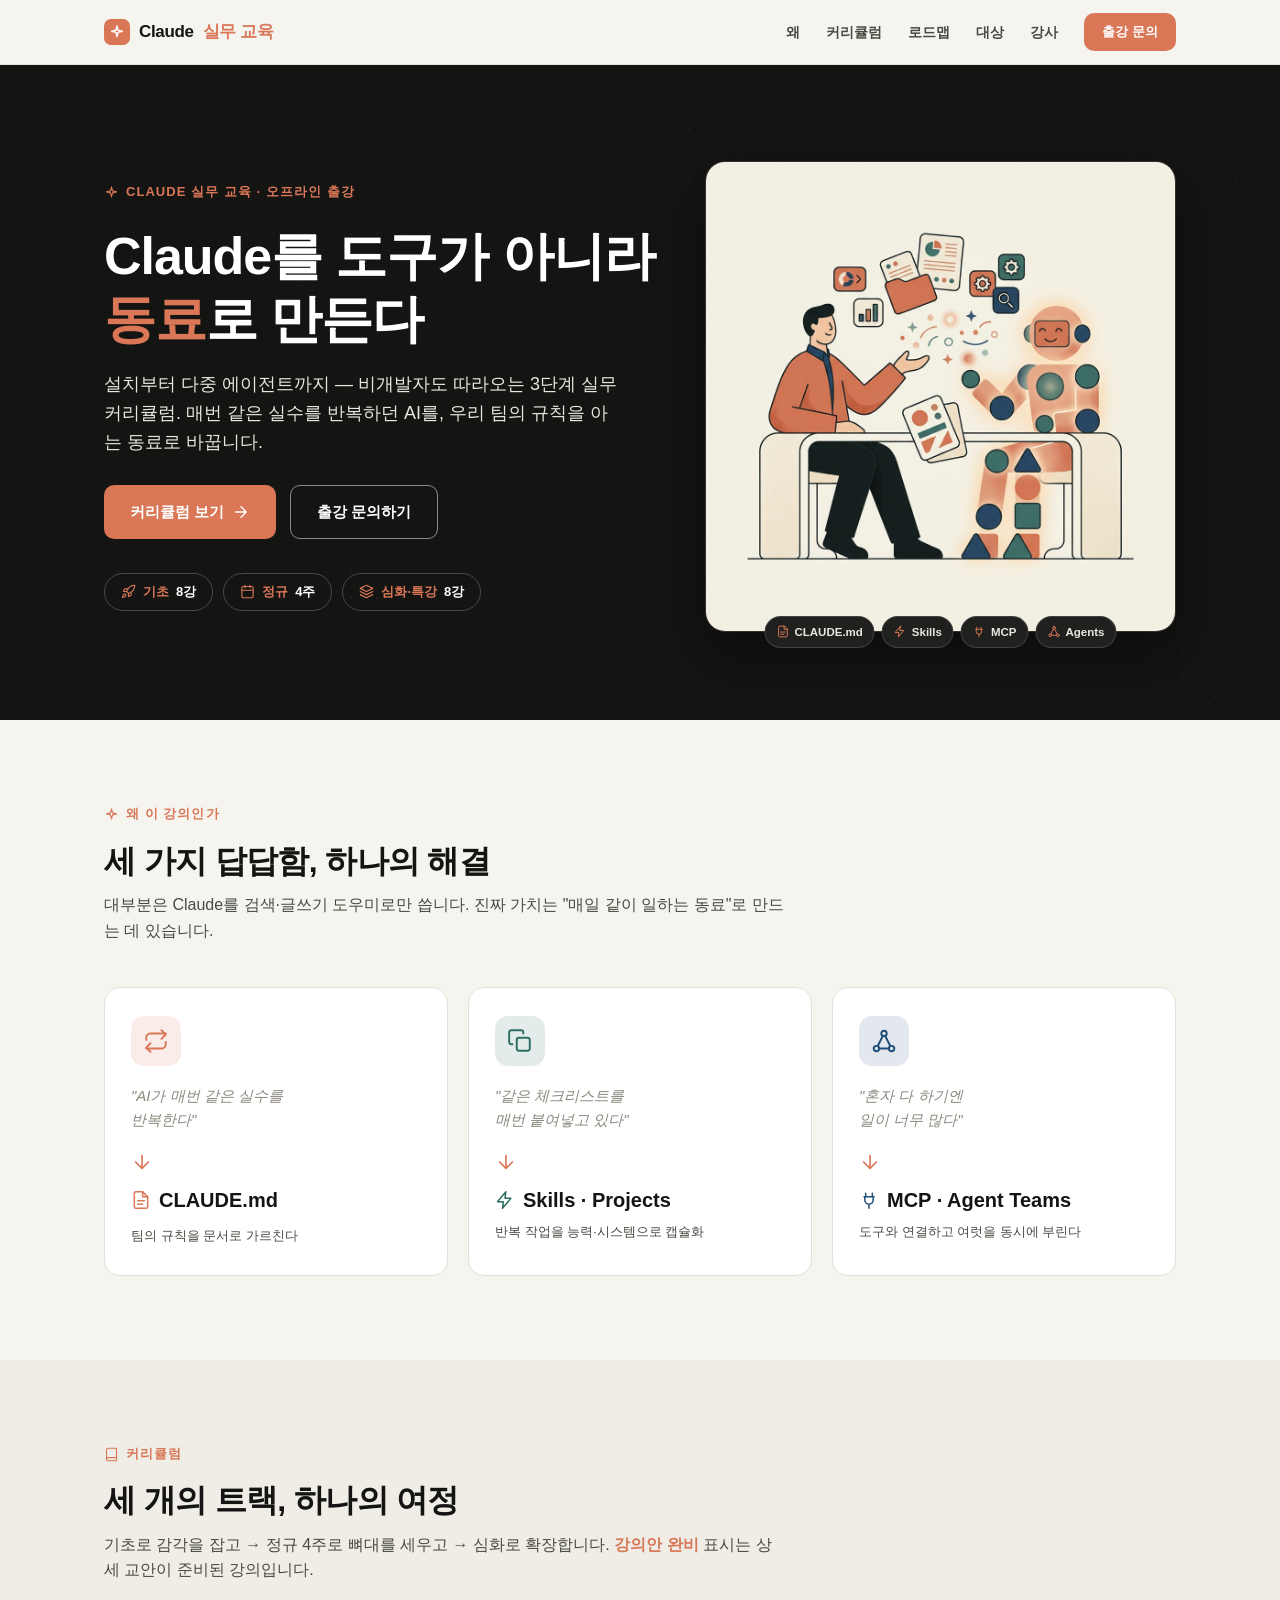
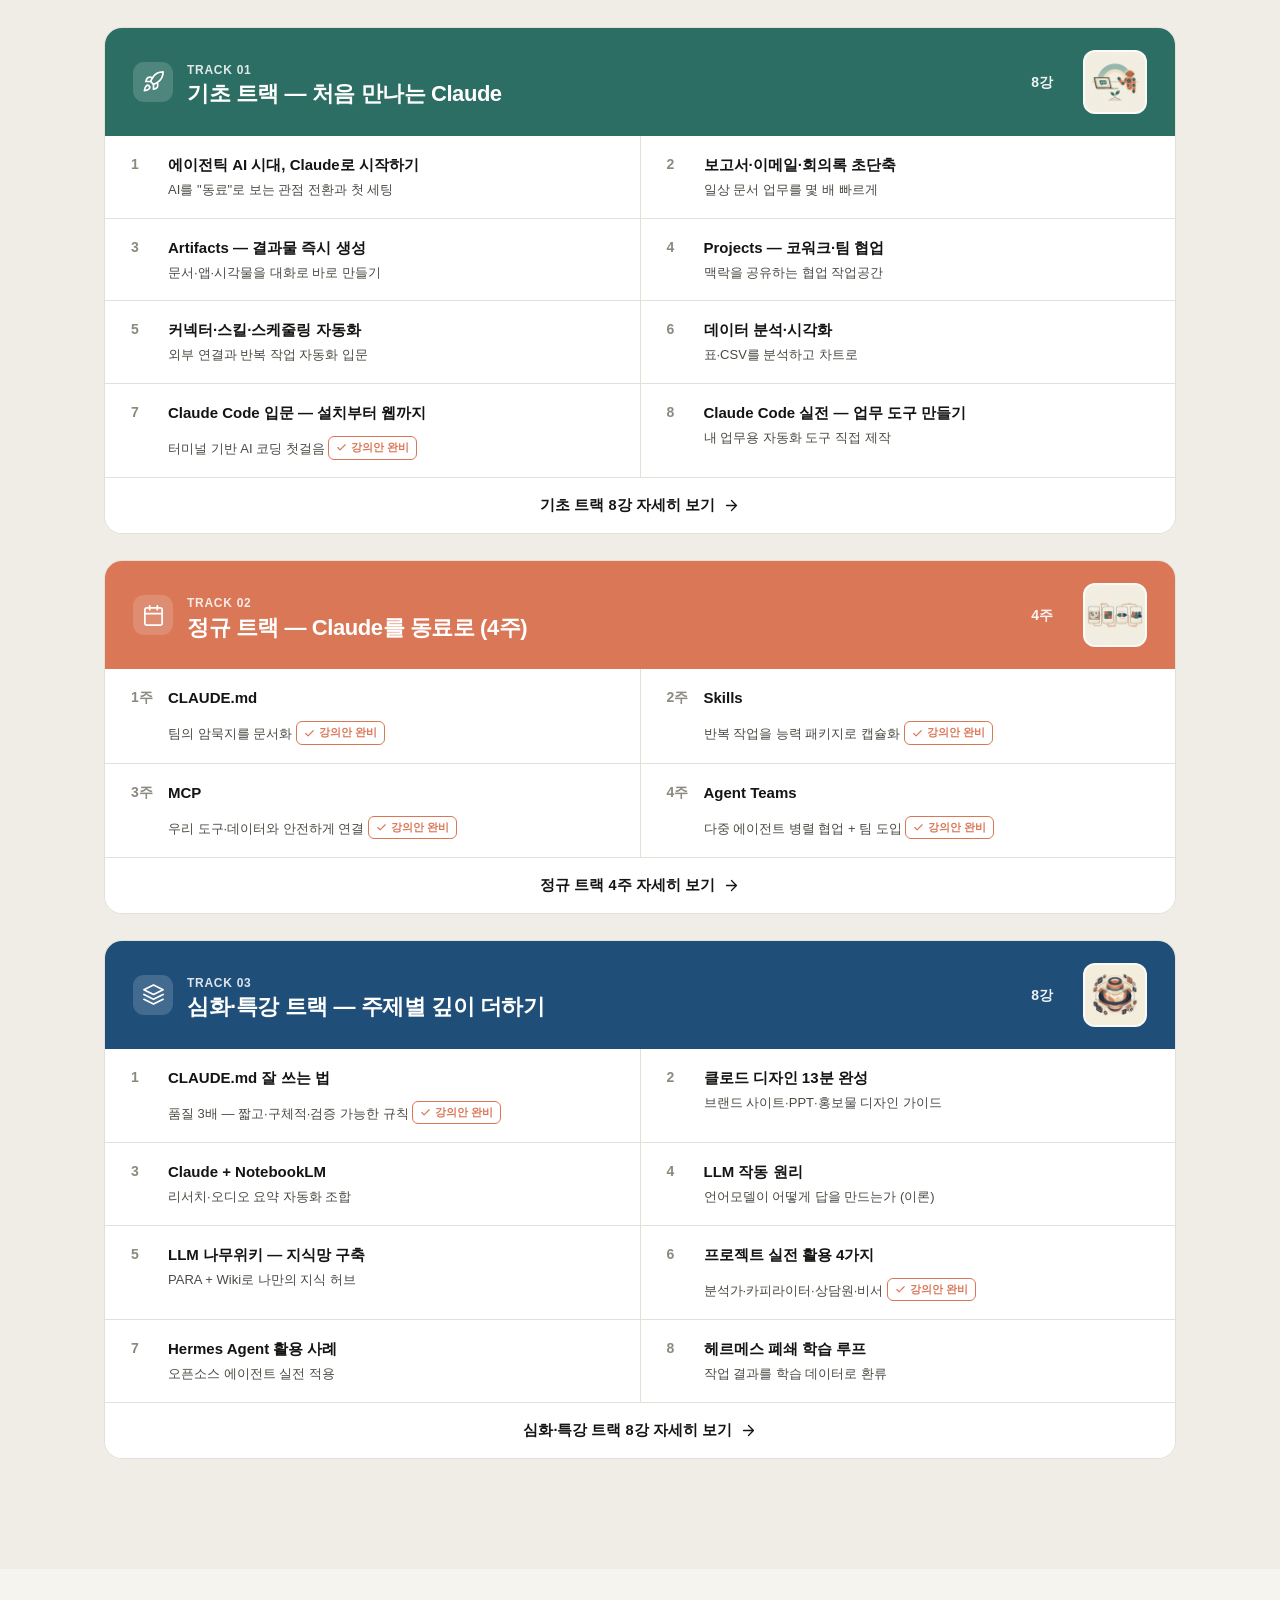
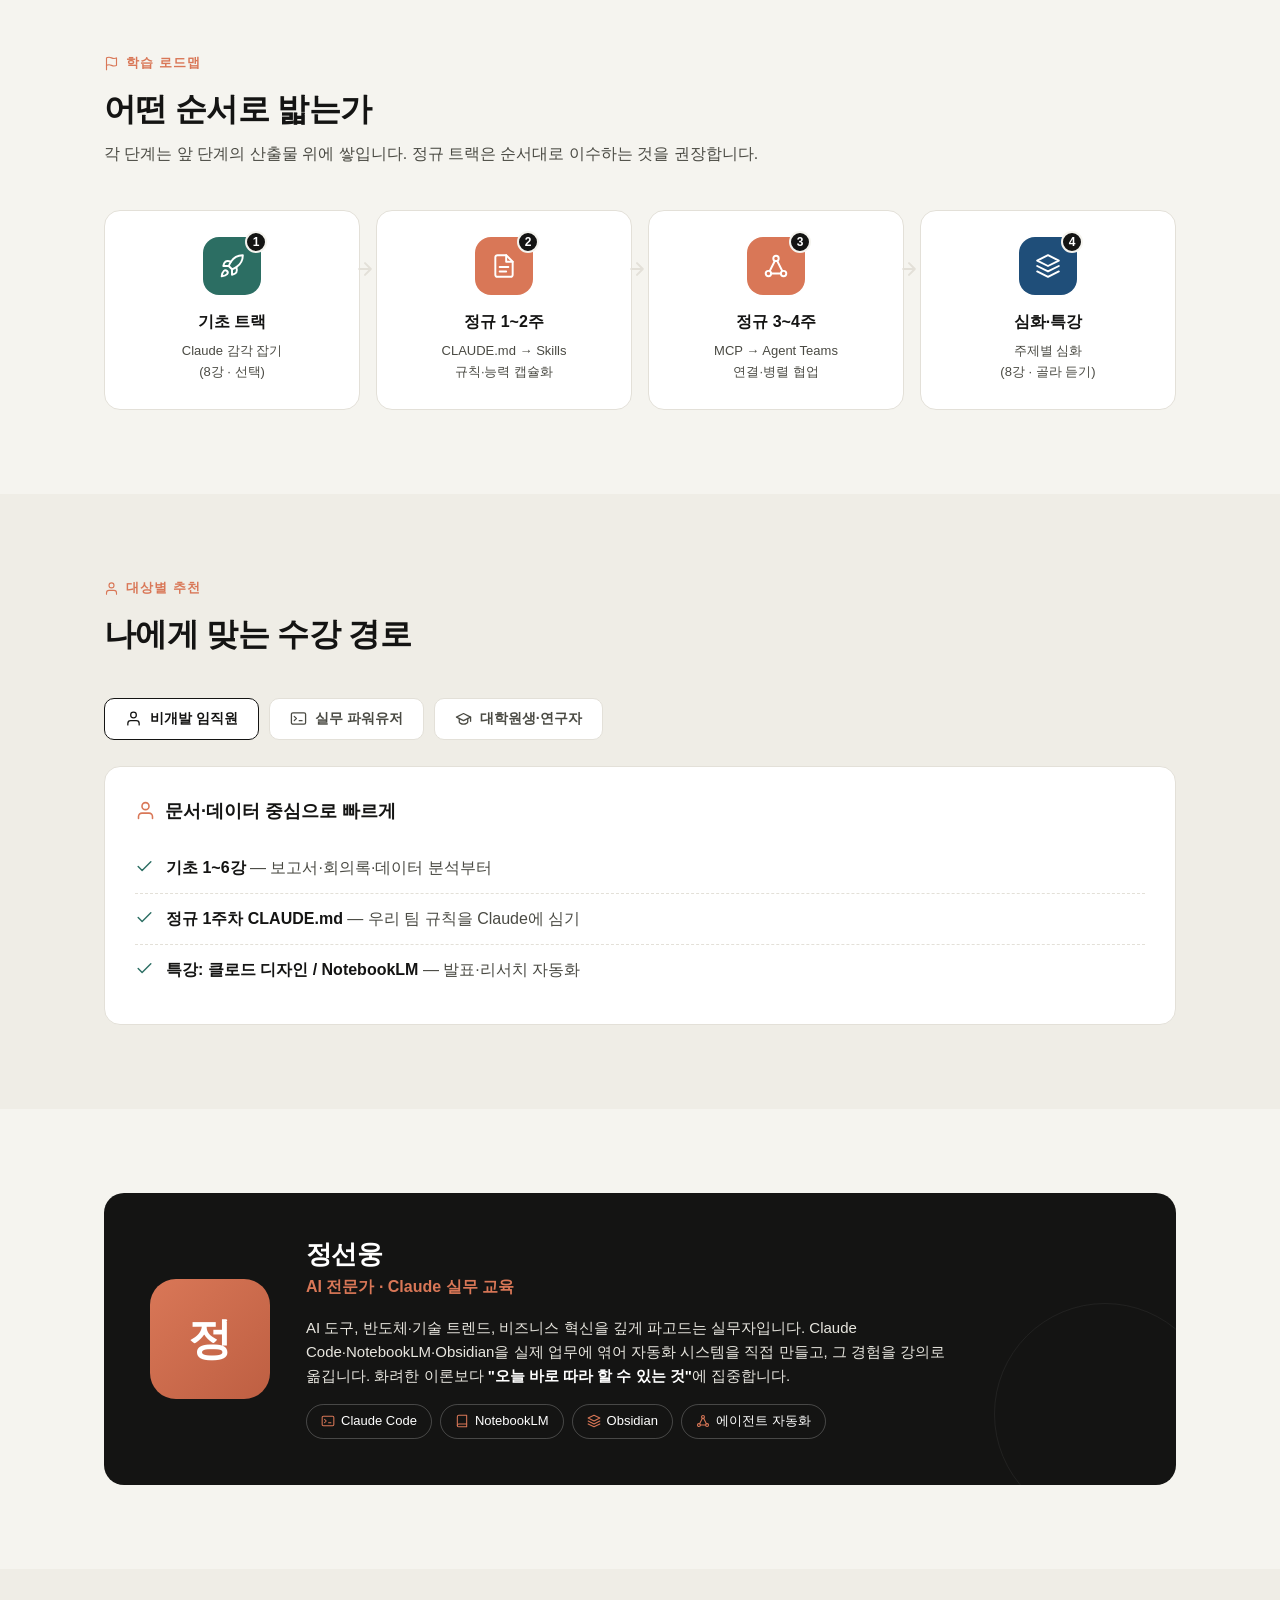
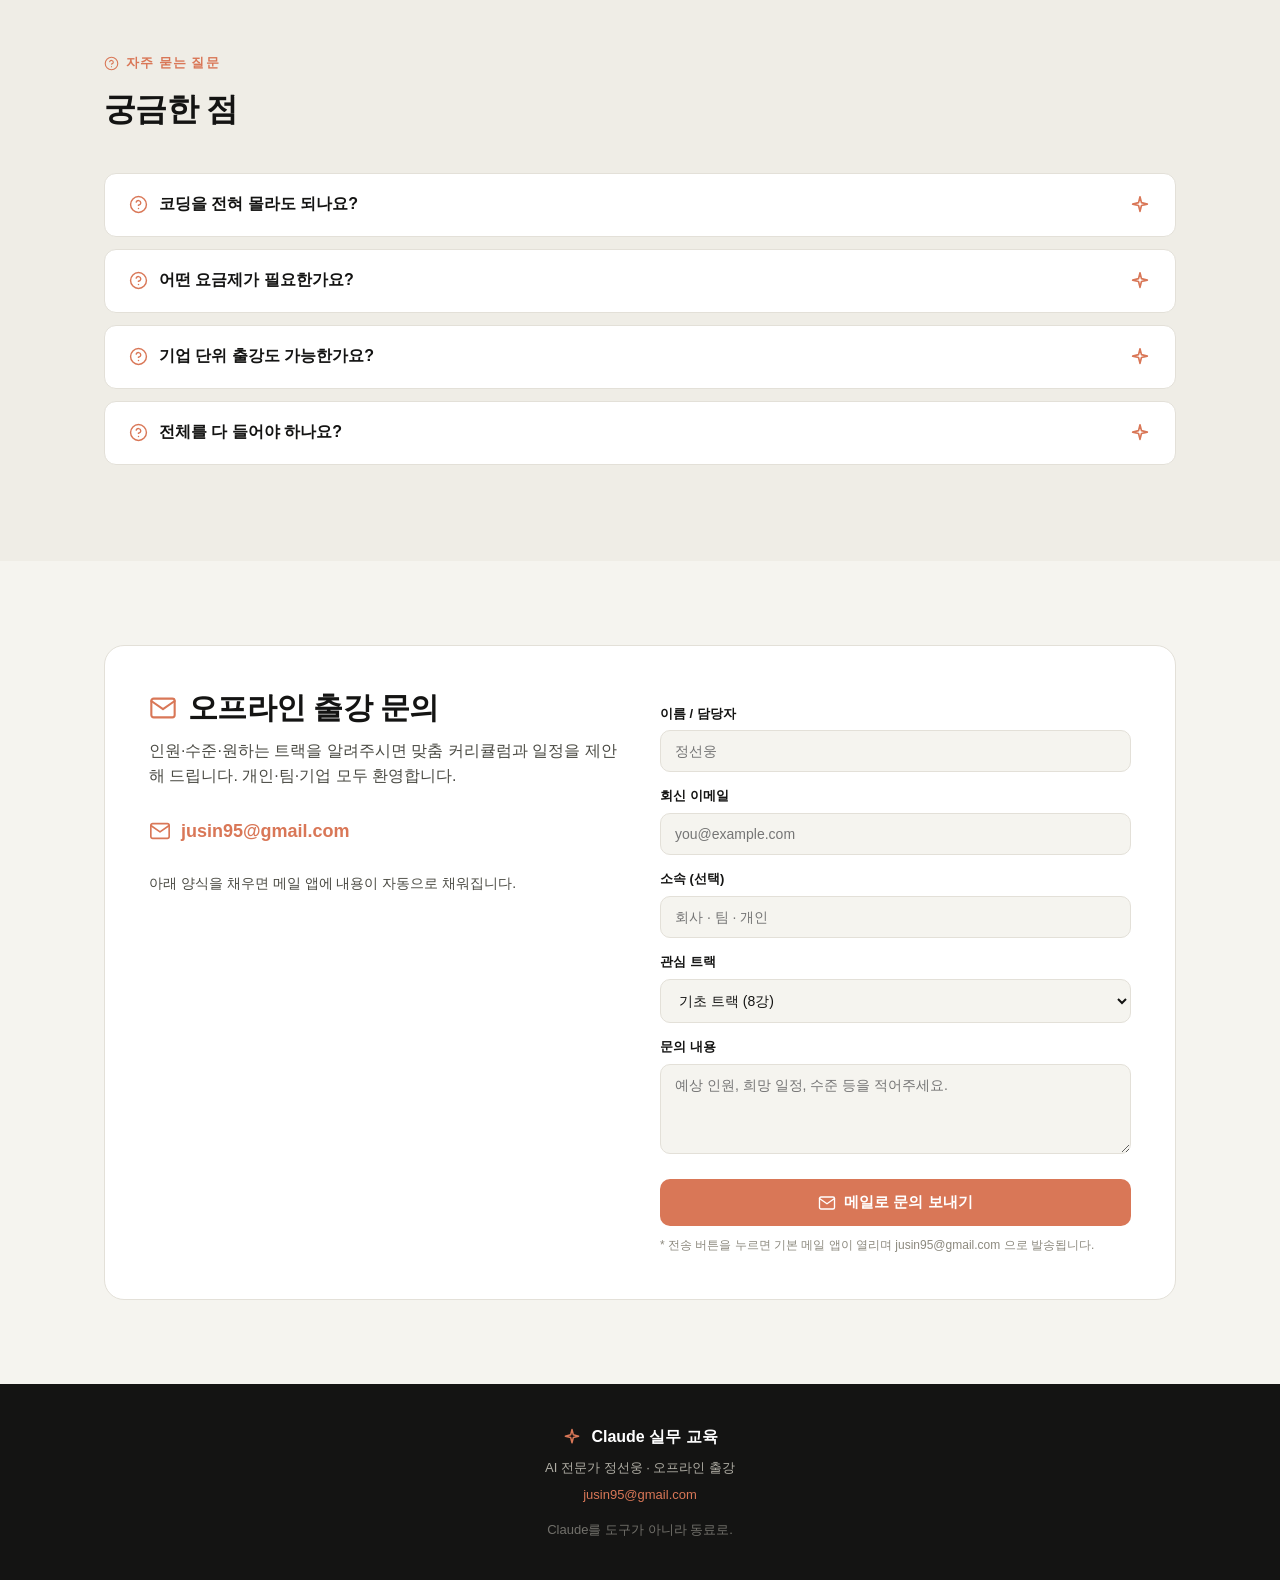
==== commit 3340486e: "커리큘럼 트랙별 상세 페이지 3개 추가 + 메인 연결" ====
--- a/index.html
+++ b/index.html
@@ -9,9 +9,10 @@
 <meta property="og:type" content="website">
 <meta property="og:title" content="Claude 실무 교육 — Claude를 동료로">
 <meta property="og:description" content="설치부터 다중 에이전트까지, 비개발자도 따라오는 3단계 커리큘럼. AI 전문가 정선웅 · 오프라인 출강.">
-<meta property="og:image" content="_images/og.png">
+<meta property="og:url" content="https://aiedu-three.vercel.app/">
+<meta property="og:image" content="https://aiedu-three.vercel.app/_images/og.png">
 <meta name="twitter:card" content="summary_large_image">
-<!-- 배포 후: og:image 를 절대 URL(https://도메인/_images/og.png)로 교체하면 카톡·SNS 미리보기가 확실히 뜹니다 -->
+<meta name="twitter:image" content="https://aiedu-three.vercel.app/_images/og.png">
 <style>
 :root{
   --accent:#D97757; --accent-d:#BE5F42;
@@ -123,6 +124,9 @@
 .rdy{display:inline-flex;align-items:center;gap:4px;margin-top:8px;font-size:11px;font-weight:700;color:var(--accent);border:1px solid var(--accent);border-radius:6px;padding:2px 7px}
 .rdy .ic{width:11px;height:11px;stroke-width:2.5}
 @media(max-width:720px){.lessons{grid-template-columns:1fr}}
+.track-more{display:flex;align-items:center;justify-content:center;gap:8px;padding:16px;background:var(--card);border-top:1px solid var(--line);font-weight:700;font-size:14.5px;color:var(--ink);transition:.15s}
+.track-more:hover{background:#FAF9F5;color:var(--accent)}
+.track-more .ic{width:17px;height:17px}
 
 /* ROADMAP */
 .road{display:grid;grid-template-columns:repeat(4,1fr);gap:16px}
@@ -331,6 +335,7 @@
         <div class="lesson"><span class="ln">7</span><div><div class="lt">Claude Code 입문 — 설치부터 웹까지</div><div class="ld">터미널 기반 AI 코딩 첫걸음 <span class="rdy"><svg class="ic"><use href="#i-check"/></svg>강의안 완비</span></div></div></div>
         <div class="lesson"><span class="ln">8</span><div><div class="lt">Claude Code 실전 — 업무 도구 만들기</div><div class="ld">내 업무용 자동화 도구 직접 제작</div></div></div>
       </div>
+      <a class="track-more" href="track-basic.html">기초 트랙 8강 자세히 보기 <svg class="ic"><use href="#i-arrow"/></svg></a>
     </div>
 
     <div class="track reveal">
@@ -346,6 +351,7 @@
         <div class="lesson"><span class="ln">3주</span><div><div class="lt">MCP</div><div class="ld">우리 도구·데이터와 안전하게 연결 <span class="rdy"><svg class="ic"><use href="#i-check"/></svg>강의안 완비</span></div></div></div>
         <div class="lesson"><span class="ln">4주</span><div><div class="lt">Agent Teams</div><div class="ld">다중 에이전트 병렬 협업 + 팀 도입 <span class="rdy"><svg class="ic"><use href="#i-check"/></svg>강의안 완비</span></div></div></div>
       </div>
+      <a class="track-more" href="track-core.html">정규 트랙 4주 자세히 보기 <svg class="ic"><use href="#i-arrow"/></svg></a>
     </div>
 
     <div class="track reveal">
@@ -365,6 +371,7 @@
         <div class="lesson"><span class="ln">7</span><div><div class="lt">Hermes Agent 활용 사례</div><div class="ld">오픈소스 에이전트 실전 적용</div></div></div>
         <div class="lesson"><span class="ln">8</span><div><div class="lt">헤르메스 폐쇄 학습 루프</div><div class="ld">작업 결과를 학습 데이터로 환류</div></div></div>
       </div>
+      <a class="track-more" href="track-advanced.html">심화·특강 트랙 8강 자세히 보기 <svg class="ic"><use href="#i-arrow"/></svg></a>
     </div>
   </div>
 </section>
